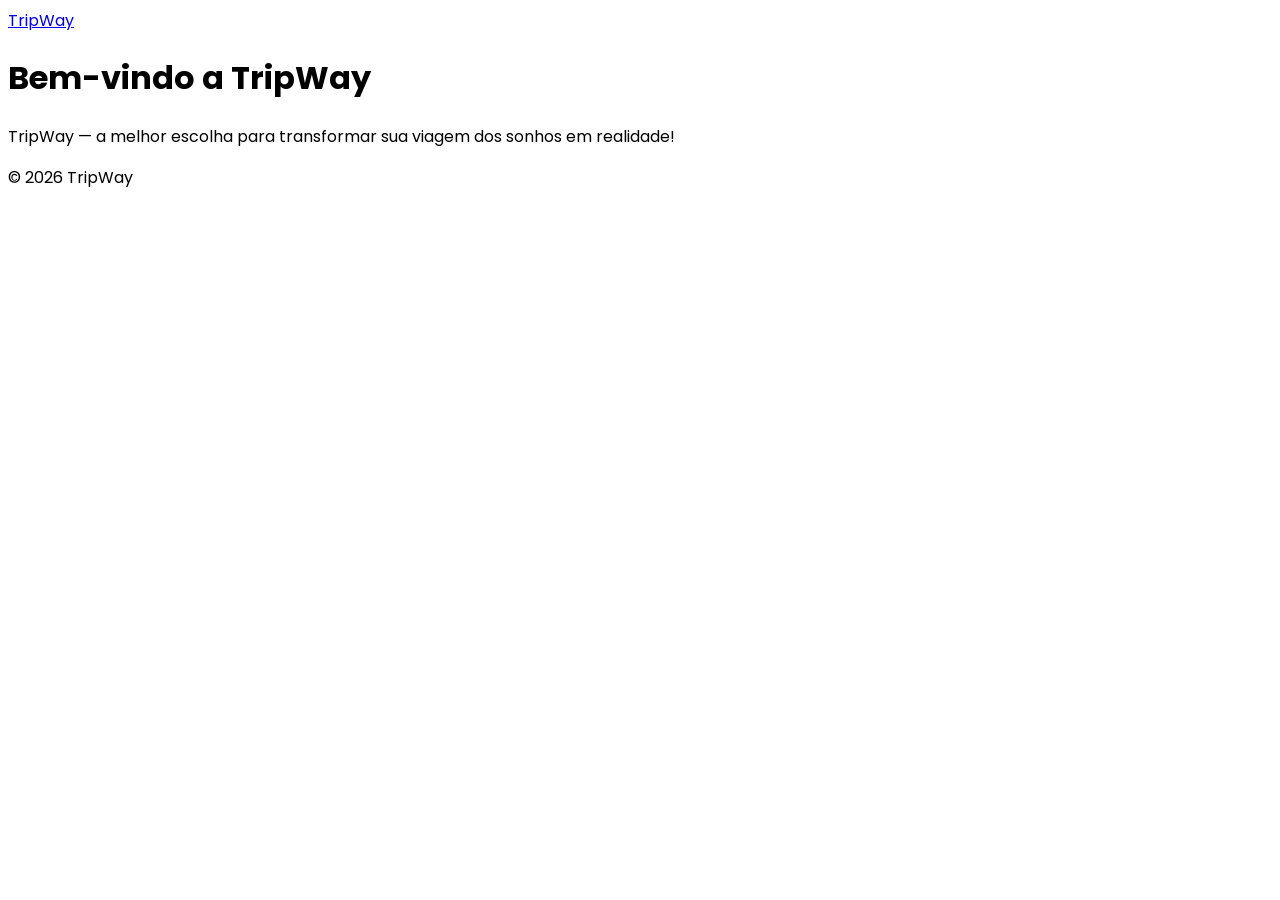
==== index.html @ 0cff5500 "estruturação HTML semantico da HOME" ====
<!doctype html>
<html lang="pt-BR">
  <head>
    <meta charset="UTF-8" />
    <meta name="viewport" content="width=device-width, initial-scale=1.0" />
    <link rel="preconnect" href="https://fonts.googleapis.com" />
    <link rel="preconnect" href="https://fonts.gstatic.com" crossorigin />
    <link
      href="https://fonts.googleapis.com/css2?family=Poppins:ital,wght@0,100;0,200;0,300;0,400;0,500;0,600;0,700;0,800;0,900;1,100;1,200;1,300;1,400;1,500;1,600;1,700;1,800;1,900&display=swap"
      rel="stylesheet"
    />
    <title>TripWay</title>
  </head>

  <body style="font-family: Poppins">
    <nav>
      <a href=".\index.html">TripWay</a>
    </nav>
    <header>
      <h1>Bem-vindo a TripWay</h1>
      <p>
        TripWay — a melhor escolha para transformar sua viagem dos sonhos em
        realidade!
      </p>
    </header>
    <main></main>

    <footer>
      <p>© 2026 TripWay</p>
    </footer>
  </body>
</html>
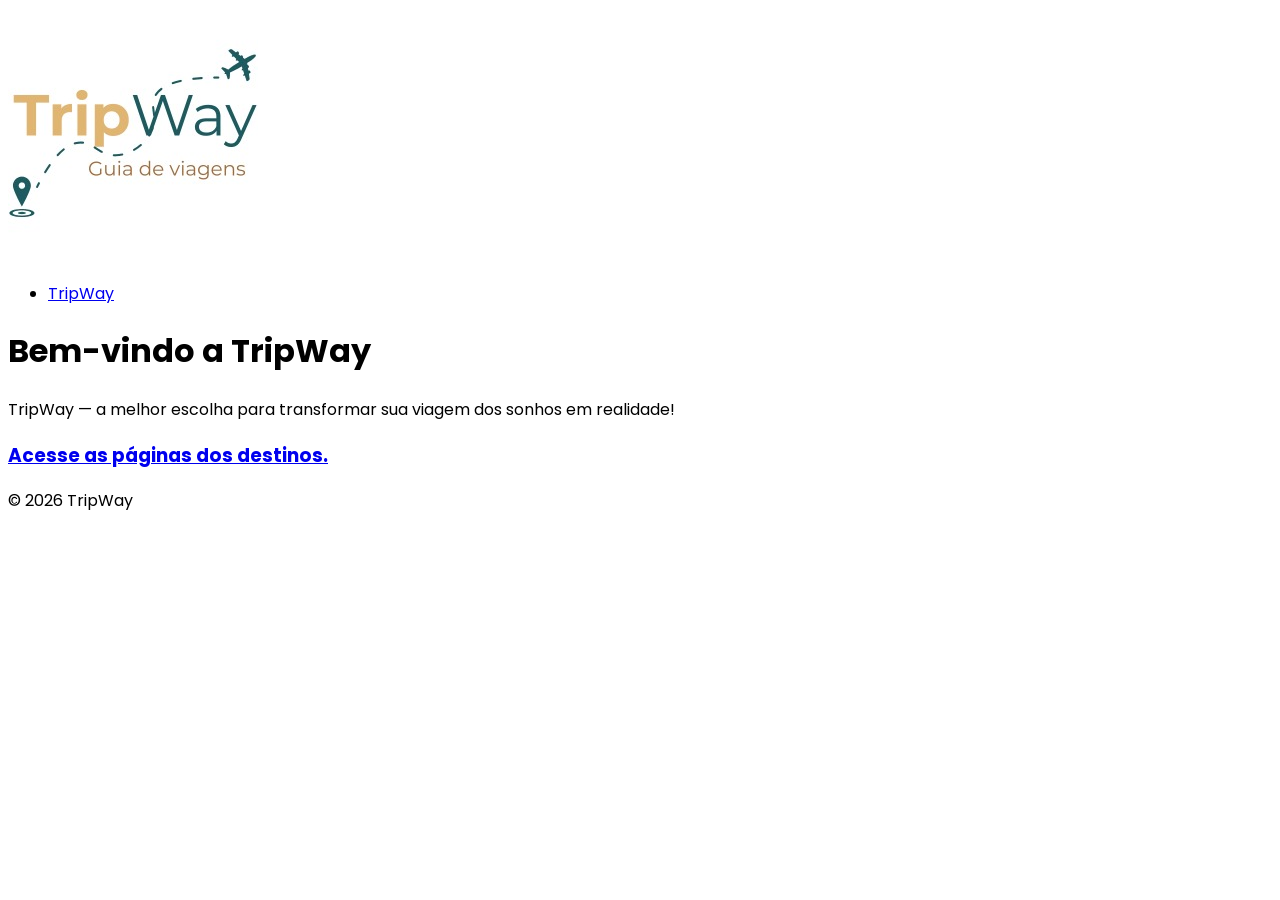
==== commit a29f2a67: "estruturação da página destinos e adição de imagens" ====
--- a/index.html
+++ b/index.html
@@ -14,7 +14,13 @@
 
   <body style="font-family: Poppins">
     <nav>
-      <a href=".\index.html">TripWay</a>
+      <a href="./index.html">
+        <img src="./imagens/logo.jpeg" alt="TripWay">
+
+        <ul>
+            <li><a href="./index.html">TripWay</a></li>
+        </ul>
+      </a>
     </nav>
     <header>
       <h1>Bem-vindo a TripWay</h1>
@@ -23,7 +29,13 @@
         realidade!
       </p>
     </header>
-    <main></main>
+    <main>
+        <section>
+            <a href="pages/Destinos.html">
+                <h3>Acesse as páginas dos destinos.</h3>
+            </a>
+        </section>
+    </main>
 
     <footer>
       <p>© 2026 TripWay</p>
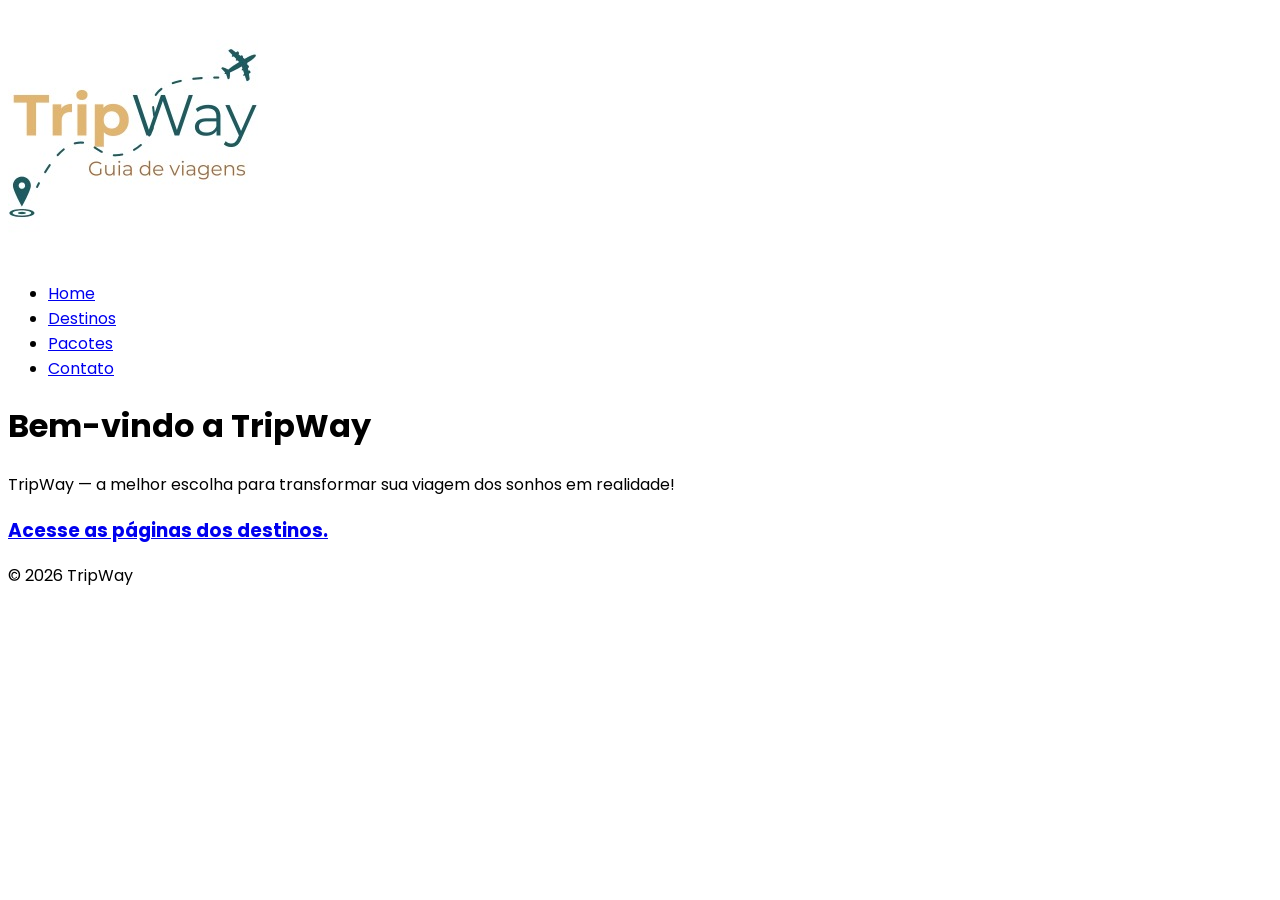
==== commit d369317c: "Ajustado Relative Paths e adicionado imagens de pacotes/contato" ====
--- a/index.html
+++ b/index.html
@@ -15,10 +15,13 @@
   <body style="font-family: Poppins">
     <nav>
       <a href="./index.html">
-        <img src="./imagens/logo.jpeg" alt="TripWay">
+        <img src="./images/logo.jpeg" alt="TripWay" />
 
         <ul>
-            <li><a href="./index.html">TripWay</a></li>
+          <li><a href="./index.html">Home</a></li>
+          <li><a href="./pages/destinos.html">Destinos</a></li>
+          <li><a href="./pages/pacotes.html">Pacotes</a></li>
+          <li><a href="./pages/contato.html">Contato</a></li>
         </ul>
       </a>
     </nav>
@@ -30,11 +33,11 @@
       </p>
     </header>
     <main>
-        <section>
-            <a href="pages/Destinos.html">
-                <h3>Acesse as páginas dos destinos.</h3>
-            </a>
-        </section>
+      <section>
+        <a href="pages/destinos.html">
+          <h3>Acesse as páginas dos destinos.</h3>
+        </a>
+      </section>
     </main>
 
     <footer>
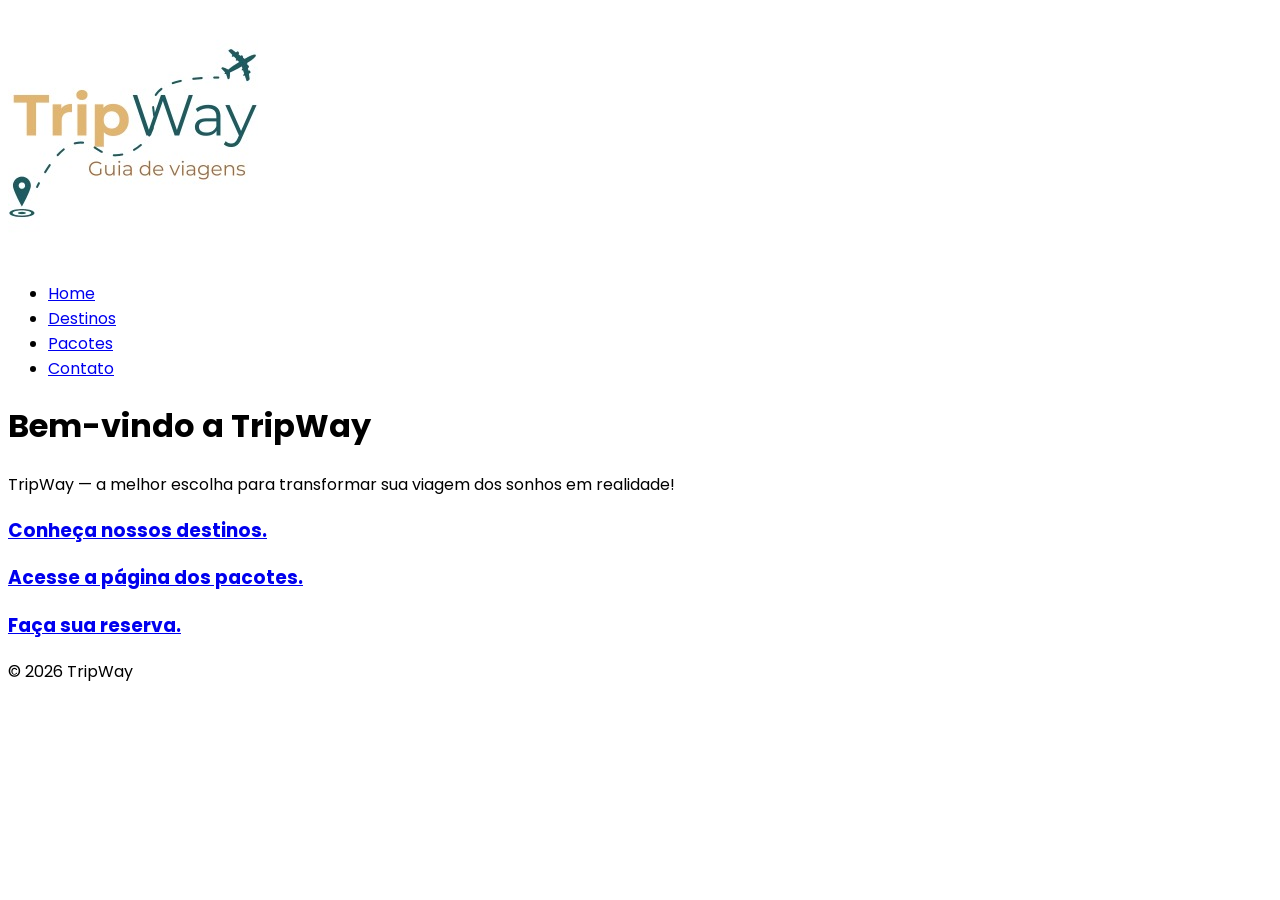
==== commit 0481852d: "Ajustes e adiçao de links para destinos pacotes e contato" ====
--- a/index.html
+++ b/index.html
@@ -35,7 +35,17 @@
     <main>
       <section>
         <a href="pages/destinos.html">
-          <h3>Acesse as páginas dos destinos.</h3>
+          <h3>Conheça nossos destinos.</h3>
+        </a>
+      </section>
+      <section>
+        <a href="pages/pacotes.html">
+          <h3>Acesse a página dos pacotes.</h3>
+        </a>
+      </section>
+      <section>
+        <a href="pages/contato.html">
+          <h3>Faça sua reserva.</h3>
         </a>
       </section>
     </main>
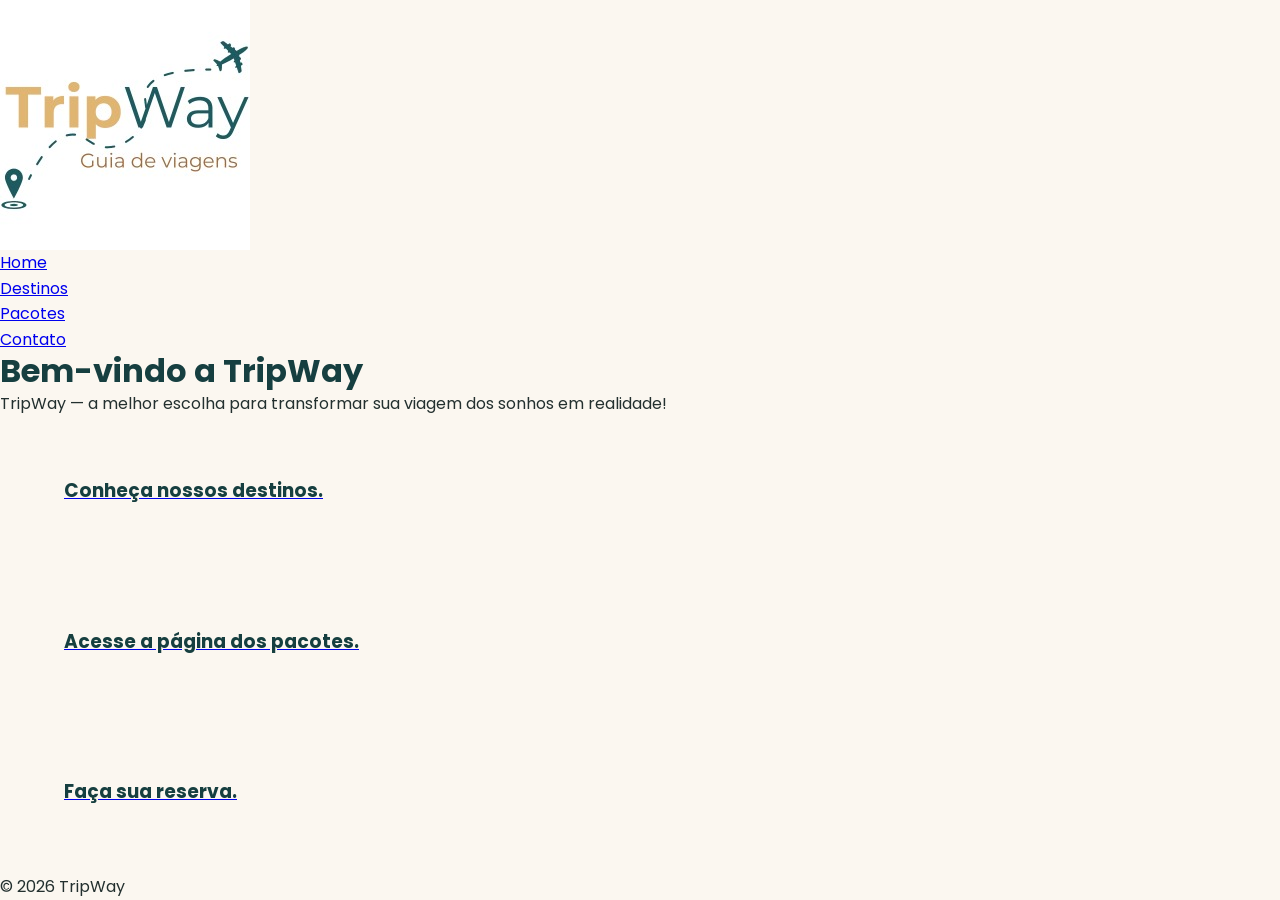
==== commit f56f6918: "ciracao do style.css, box-sizing e variaveis" ====
--- a/index.html
+++ b/index.html
@@ -9,10 +9,11 @@
       href="https://fonts.googleapis.com/css2?family=Poppins:ital,wght@0,100;0,200;0,300;0,400;0,500;0,600;0,700;0,800;0,900;1,100;1,200;1,300;1,400;1,500;1,600;1,700;1,800;1,900&display=swap"
       rel="stylesheet"
     />
+    <link rel="stylesheet" href="./css/style.css" />
     <title>TripWay</title>
   </head>
 
-  <body style="font-family: Poppins">
+  <body>
     <nav>
       <a href="./index.html">
         <img src="./images/logo.jpeg" alt="TripWay" />
--- a/css/style.css
+++ b/css/style.css
@@ -0,0 +1,74 @@
+:root {
+  /* Cores */
+  --cor-primaria: #205858;
+  --cor-primaria-escura: #163f40;
+  --cor-destaque: #dfb271;
+  --cor-destaque-clara: #f4e4c9;
+  --cor-fundo: #fbf7f0;
+  --cor-superficie: #ffffff;
+  --cor-texto: #23302f;
+  --cor-texto-suave: #566564;
+
+  /* Fonte */
+  --fonte-principal: "Poppins", Arial, sans-serif;
+
+  /* Espaçamentos */
+  --espaco-p: 0.5rem;
+  --espaco-m: 1rem;
+  --espaco-g: 2rem;
+  --espaco-xg: 4rem;
+
+  /* Detalhes */
+  --raio: 0.75rem;
+  --sombra: 0 0.5rem 1.5rem rgba(22, 63, 64, 0.12);
+  --transicao: 0.25s ease;
+}
+
+/* --------------------------------------------------------------------------
+   2. Reset básico
+   -------------------------------------------------------------------------- */
+*,
+*::before,
+*::after {
+  margin: 0;
+  padding: 0;
+  box-sizing: border-box;
+}
+
+img {
+  display: block;
+  max-width: 100%;
+  height: auto;
+}
+
+/* --------------------------------------------------------------------------
+   3. Base
+   -------------------------------------------------------------------------- */
+body {
+  display: flex;
+  flex-direction: column;
+  min-height: 100vh;
+  font-family: var(--fonte-principal);
+  font-size: 1rem;
+  line-height: 1.6;
+  color: var(--cor-texto);
+  background-color: var(--cor-fundo);
+}
+
+main {
+  flex: 1;
+}
+
+h1,
+h2,
+h3 {
+  line-height: 1.2;
+  color: var(--cor-primaria-escura);
+}
+
+section {
+  width: 90%;
+  max-width: 72rem;
+  margin: 0 auto;
+  padding: var(--espaco-xg) 0;
+}
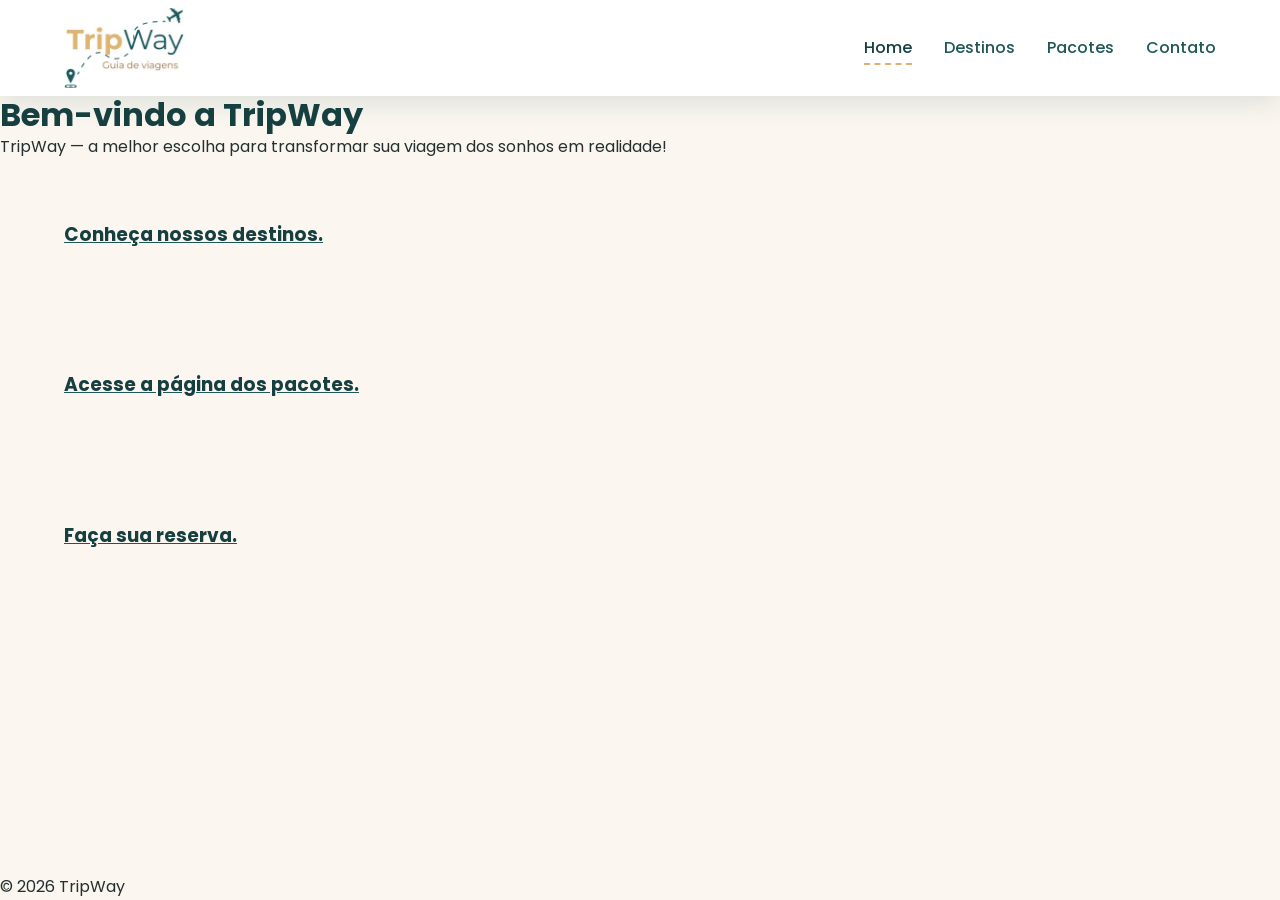
==== commit 69ca5988: "estilizacao do header, menu, links e botoes" ====
--- a/index.html
+++ b/index.html
@@ -14,18 +14,19 @@
   </head>
 
   <body>
-    <nav>
-      <a href="./index.html">
+    <header class="site-header">
+      <a class="logo" href="./index.html">
         <img src="./images/logo.jpeg" alt="TripWay" />
-
-        <ul>
-          <li><a href="./index.html">Home</a></li>
+      </a>
+      <nav>
+        <ul class="menu">
+          <li><a href="./index.html" class="ativo">Home</a></li>
           <li><a href="./pages/destinos.html">Destinos</a></li>
           <li><a href="./pages/pacotes.html">Pacotes</a></li>
           <li><a href="./pages/contato.html">Contato</a></li>
         </ul>
-      </a>
-    </nav>
+      </nav>
+    </header>
     <header>
       <h1>Bem-vindo a TripWay</h1>
       <p>
--- a/css/style.css
+++ b/css/style.css
@@ -9,24 +9,18 @@
   --cor-texto: #23302f;
   --cor-texto-suave: #566564;
 
-  /* Fonte */
   --fonte-principal: "Poppins", Arial, sans-serif;
 
-  /* Espaçamentos */
   --espaco-p: 0.5rem;
   --espaco-m: 1rem;
   --espaco-g: 2rem;
   --espaco-xg: 4rem;
 
-  /* Detalhes */
   --raio: 0.75rem;
   --sombra: 0 0.5rem 1.5rem rgba(22, 63, 64, 0.12);
   --transicao: 0.25s ease;
 }
 
-/* --------------------------------------------------------------------------
-   2. Reset básico
-   -------------------------------------------------------------------------- */
 *,
 *::before,
 *::after {
@@ -41,9 +35,6 @@
   height: auto;
 }
 
-/* --------------------------------------------------------------------------
-   3. Base
-   -------------------------------------------------------------------------- */
 body {
   display: flex;
   flex-direction: column;
@@ -71,4 +62,84 @@
   max-width: 72rem;
   margin: 0 auto;
   padding: var(--espaco-xg) 0;
+}
+
+a {
+  color: var(--cor-primaria);
+  transition: color var(--transicao);
+}
+
+a:hover {
+  color: var(--cor-primaria-escura);
+}
+
+.btn {
+  display: inline-block;
+  padding: 0.75rem 1.75rem;
+  border: 0.125rem solid var(--cor-destaque);
+  border-radius: 2rem;
+  font-weight: 600;
+  text-decoration: none;
+  color: var(--cor-primaria-escura);
+  background-color: var(--cor-destaque);
+  transition: background-color var(--transicao), border-color var(--transicao),
+    color var(--transicao);
+}
+
+.btn:hover {
+  color: var(--cor-primaria-escura);
+  background-color: var(--cor-destaque-clara);
+  border-color: var(--cor-destaque-clara);
+}
+
+.btn-secundario {
+  border-color: var(--cor-primaria);
+  color: var(--cor-primaria);
+  background-color: transparent;
+}
+
+.btn-secundario:hover {
+  color: var(--cor-superficie);
+  background-color: var(--cor-primaria);
+  border-color: var(--cor-primaria);
+}
+
+.site-header {
+  display: flex;
+  flex-wrap: wrap;
+  align-items: center;
+  justify-content: space-between;
+  gap: var(--espaco-p) var(--espaco-g);
+  padding: var(--espaco-p) 5%;
+  background-color: var(--cor-superficie);
+  box-shadow: var(--sombra);
+}
+
+/* O logo tem bastante branco em cima e embaixo: object-fit corta essa sobra */
+.logo img {
+  width: 7.5rem;
+  height: 5rem;
+  object-fit: cover;
+}
+
+.menu {
+  display: flex;
+  flex-wrap: wrap;
+  align-items: center;
+  gap: var(--espaco-m) var(--espaco-g);
+  list-style: none;
+}
+
+.menu a {
+  padding-bottom: 0.25rem;
+  border-bottom: 0.125rem dashed transparent;
+  font-weight: 500;
+  text-decoration: none;
+  transition: color var(--transicao), border-color var(--transicao);
+}
+
+.menu a:hover,
+.menu a.ativo {
+  border-color: var(--cor-destaque);
+  color: var(--cor-primaria-escura);
 }
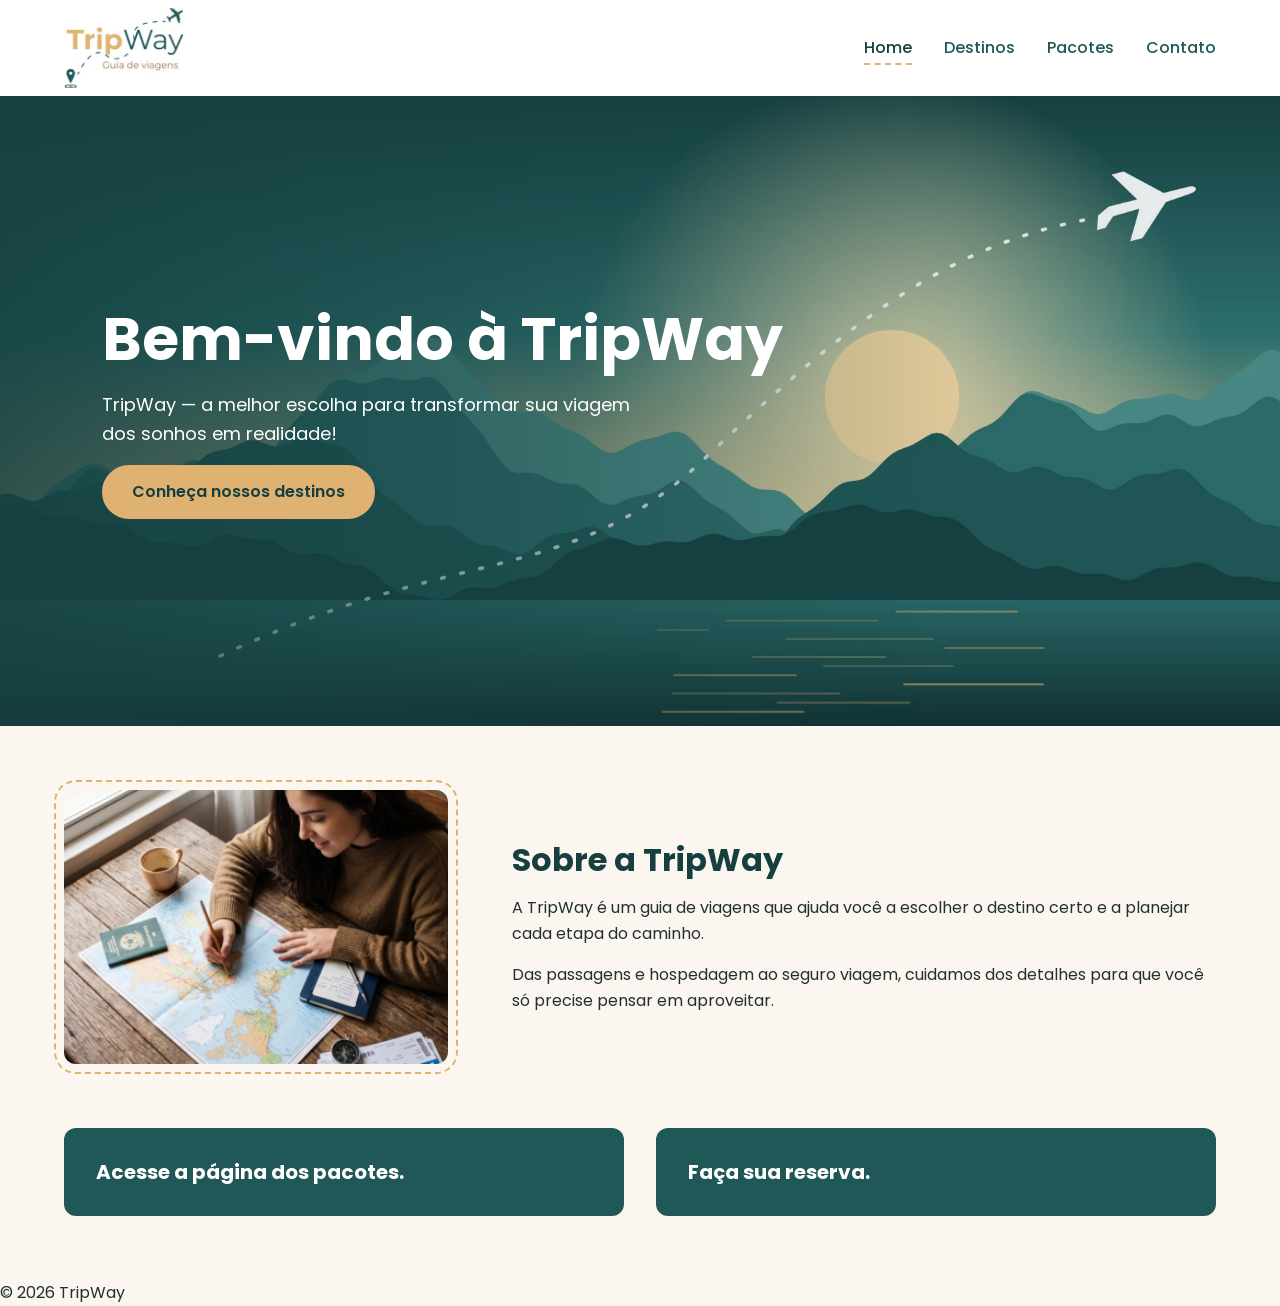
==== commit 29548b2c: "estilizacao da home com banner, secao sobre e botao de destinos" ====
--- a/index.html
+++ b/index.html
@@ -27,27 +27,40 @@
         </ul>
       </nav>
     </header>
-    <header>
-      <h1>Bem-vindo a TripWay</h1>
-      <p>
-        TripWay — a melhor escolha para transformar sua viagem dos sonhos em
-        realidade!
-      </p>
-    </header>
     <main>
-      <section>
-        <a href="pages/destinos.html">
-          <h3>Conheça nossos destinos.</h3>
+      <section id="banner" class="banner">
+        <h1>Bem-vindo à TripWay</h1>
+        <p>
+          TripWay — a melhor escolha para transformar sua viagem dos sonhos em
+          realidade!
+        </p>
+        <a class="btn" href="pages/destinos.html">Conheça nossos destinos</a>
+      </section>
+
+      <section id="sobre" class="sobre">
+        <img
+          src="images/servicos.jpg"
+          alt="Pessoa planejando uma viagem com mapa e passaporte"
+        />
+        <div class="sobre-texto">
+          <h2>Sobre a TripWay</h2>
+          <p>
+            A TripWay é um guia de viagens que ajuda você a escolher o destino
+            certo e a planejar cada etapa do caminho.
+          </p>
+          <p>
+            Das passagens e hospedagem ao seguro viagem, cuidamos dos detalhes
+            para que você só precise pensar em aproveitar.
+          </p>
+        </div>
+      </section>
+
+      <section class="atalhos">
+        <a class="atalho" href="pages/pacotes.html">
+          <h2>Acesse a página dos pacotes.</h2>
         </a>
-      </section>
-      <section>
-        <a href="pages/pacotes.html">
-          <h3>Acesse a página dos pacotes.</h3>
-        </a>
-      </section>
-      <section>
-        <a href="pages/contato.html">
-          <h3>Faça sua reserva.</h3>
+        <a class="atalho" href="pages/contato.html">
+          <h2>Faça sua reserva.</h2>
         </a>
       </section>
     </main>
@@ -56,4 +69,4 @@
       <p>© 2026 TripWay</p>
     </footer>
   </body>
-</html>
+</html>
--- a/css/style.css
+++ b/css/style.css
@@ -142,4 +142,91 @@
 .menu a.ativo {
   border-color: var(--cor-destaque);
   color: var(--cor-primaria-escura);
+}
+
+#banner {
+  width: 100%;
+  max-width: none;
+}
+
+.banner {
+  display: flex;
+  flex-direction: column;
+  align-items: flex-start;
+  justify-content: center;
+  gap: var(--espaco-m);
+  min-height: 70vh;
+  padding: var(--espaco-xg) 8%;
+  color: var(--cor-superficie);
+  background-image: linear-gradient(
+      90deg,
+      rgba(22, 63, 64, 0.85),
+      rgba(22, 63, 64, 0.1) 75%
+    ),
+    url("../images/banner.jpg");
+  background-position: center;
+  background-size: cover;
+}
+
+.banner h1 {
+  font-size: clamp(2.25rem, 5vw, 3.75rem);
+  color: var(--cor-superficie);
+}
+
+.banner p {
+  max-width: 34rem;
+  font-size: 1.125rem;
+}
+
+.sobre {
+  display: flex;
+  flex-wrap: wrap;
+  align-items: center;
+  gap: var(--espaco-xg);
+}
+
+.sobre img {
+  flex: 1 1 18rem;
+  max-width: 24rem;
+  border-radius: var(--raio);
+  outline: 0.125rem dashed var(--cor-destaque);
+  outline-offset: 0.5rem;
+}
+
+.sobre-texto {
+  flex: 1 1 18rem;
+}
+
+.sobre-texto h2 {
+  margin-bottom: var(--espaco-m);
+  font-size: 2rem;
+}
+
+.sobre-texto p + p {
+  margin-top: var(--espaco-m);
+}
+
+.atalhos {
+  display: flex;
+  flex-wrap: wrap;
+  gap: var(--espaco-g);
+  padding-top: 0;
+}
+
+.atalho {
+  flex: 1 1 18rem;
+  padding: var(--espaco-g);
+  border-radius: var(--raio);
+  text-decoration: none;
+  background-color: var(--cor-primaria);
+  transition: background-color var(--transicao);
+}
+
+.atalho h2 {
+  font-size: 1.25rem;
+  color: var(--cor-superficie);
+}
+
+.atalho:hover {
+  background-color: var(--cor-primaria-escura);
 }
